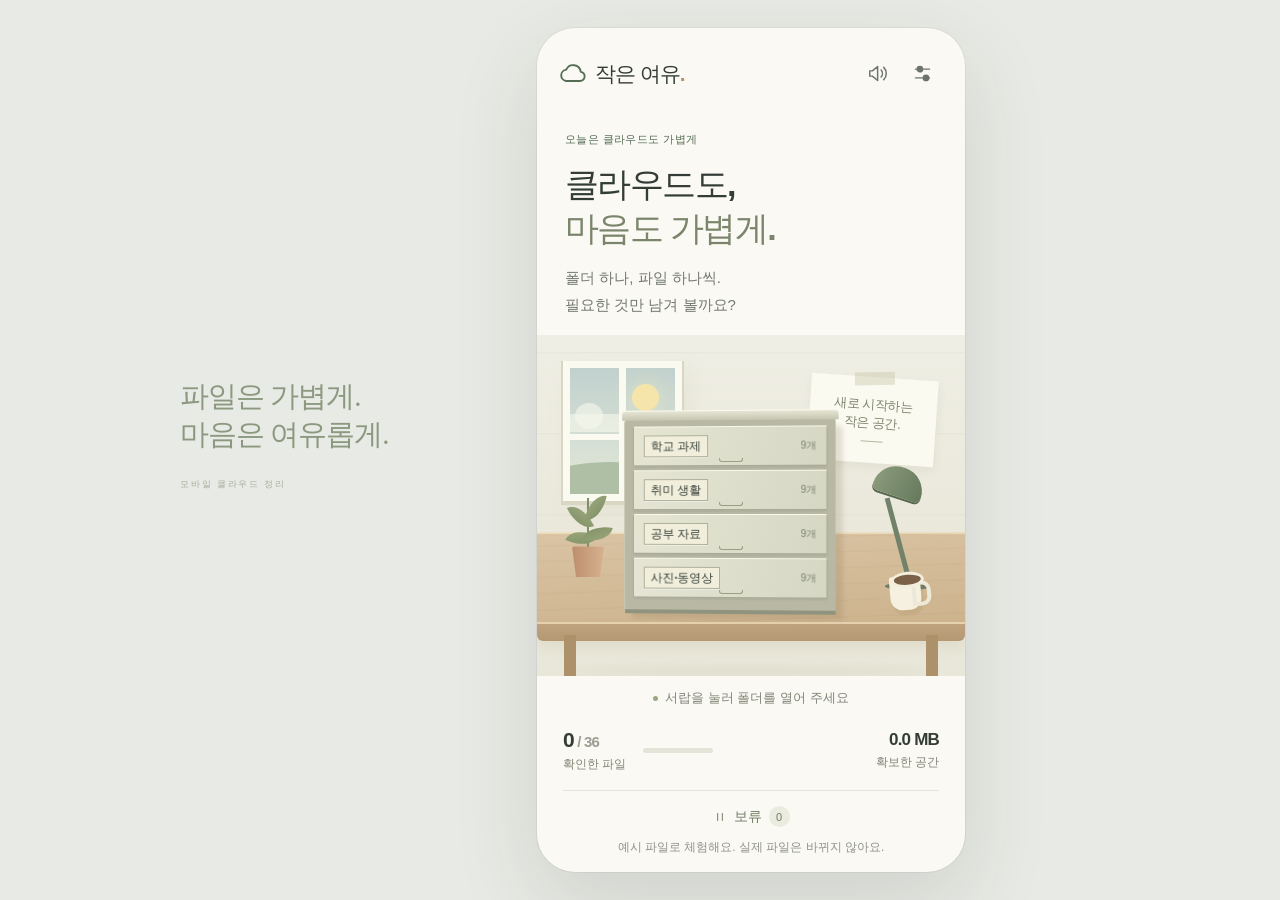
==== prototypes/basic.html @ c27bd589 "Add files via upload" ====
<!doctype html>
<html lang="ko">
<head>
  <meta charset="utf-8">
  <meta name="viewport" content="width=device-width, initial-scale=1, viewport-fit=cover">
  <meta name="theme-color" content="#faf9f4">
  <meta name="description" content="파일 하나씩 가볍게 정리하는 모바일 클라우드 정리 체험입니다.">
  <title>작은 여유 · 일반 정리형</title>
  <link rel="stylesheet" href="../assets/css/base.css?v=14">
  <link rel="stylesheet" href="../assets/css/themes.css?v=14">
  <script defer src="../assets/js/sample-files.js?v=14"></script>
  <script defer src="../assets/js/cleanup-session.js?v=14"></script>
  <script defer src="../assets/js/ice-world.js?v=14"></script>
  <script defer src="../assets/js/audio.js?v=14"></script>
  <script defer src="../assets/js/prototype.js?v=14"></script>
</head>
<body data-mode="bland">
  <div id="app"></div>
  <noscript>프로토타입을 체험하려면 브라우저에서 자바스크립트를 켜 주세요.</noscript>
</body>
</html>
---- assets/css/base.css ----
:root{font-family:'Aptos','Segoe UI',Arial,sans-serif;color:#333c36;background:#e8eae5;font-synthesis:none;font-size:16px;font-weight:400;--text:#333c36;--muted:#73796e;--cream:#faf9f4;--accent:#556d54;--line:#e5e7dc}
*{box-sizing:border-box}body{margin:0;min-height:100dvh}button,a,input{-webkit-tap-highlight-color:transparent}button{font:inherit;color:inherit;cursor:pointer}button:disabled{cursor:default}a{color:inherit}button:focus-visible,a:focus-visible,article:focus-visible{outline:3px solid #6a8e69;outline-offset:4px}button{touch-action:manipulation}.icon{vertical-align:middle;flex-shrink:0}.icon-button{width:42px;height:42px;padding:9px;border:0;background:transparent;border-radius:50%;display:inline-grid;place-items:center;color:#6d756b}.icon-button:hover{background:#e7eade}.icon-button .icon{width:21px;height:21px}#app{min-height:100dvh;display:grid;place-items:center;padding:28px 18px}.phone{--accent:#556d54;--soft:#e9eddf;--ink:#333c36;--wood:#bca584;position:relative;width:min(100%,428px);min-height:840px;background:var(--cream);border-radius:38px;box-shadow:0 0 0 1px #414a3b10,0 30px 85px #2d362322;overflow:hidden;isolation:isolate;display:flex;flex-direction:column}.app-header{height:81px;display:flex;align-items:center;justify-content:space-between;padding:22px 22px 12px;gap:5px;flex:none}.wordmark{display:flex;align-items:center;gap:8px;text-decoration:none;font-size:21px;font-weight:650;letter-spacing:-.9px;white-space:nowrap}.wordmark>.icon{width:28px;height:28px;color:var(--accent);stroke-width:1.6}.brand-period{color:#b89363}.header-tools{display:flex;gap:2px}.header-title{font-size:15px;font-weight:650;margin-right:auto;margin-left:4px}.home-intro{padding:23px 28px 16px}.eyebrow{font-size:11px;letter-spacing:1.65px;font-weight:700;color:var(--accent);display:flex;align-items:center;gap:5px}.eyebrow .icon{height:15px;width:15px}h1{font-family:Georgia,'Times New Roman',serif;font-size:39px;line-height:1.1;letter-spacing:-1.7px;font-weight:400;margin:15px 0 14px;color:var(--ink)}h1 em{font:inherit;color:#7a856b}p{font-size:15px;line-height:1.6;color:var(--muted);margin:0}.home-intro p{font-size:14px;line-height:1.65}.office-section{margin-top:1px;position:relative;flex:1;display:flex;flex-direction:column;justify-content:flex-end}.office{height:341px;position:relative;overflow:hidden;background:linear-gradient(180deg,#efeee4,#e9e7d9 72%);isolation:isolate}.wall-lines{position:absolute;inset:0;background:repeating-linear-gradient(0deg,transparent 0 79px,#bfbca21c 80px 81px)}.office-window{position:absolute;top:26px;left:26px;width:119px;height:140px;background:linear-gradient(#c1d1ce,#e3e8d8);border:7px solid #fbfaf0;box-shadow:0 2px 0 2px #d9d7c4,7px 10px 20px #afae8c20;overflow:hidden}.window-cross{position:absolute;inset:0;background:linear-gradient(90deg,transparent 47%,#fbfaf0 47% 53%,transparent 53%),linear-gradient(0deg,transparent 43%,#fbfaf0 43% 48%,transparent 48%)}.sun{position:absolute;width:27px;height:27px;border-radius:50%;background:#f6e5ab;left:62px;top:16px;box-shadow:0 0 25px #fff4b888}.sky-cloud{background:#f5f6ebaa;border-radius:30px;position:absolute;width:67px;height:18px;top:46px;left:-10px}.sky-cloud:before{content:'';position:absolute;left:15px;top:-11px;width:28px;height:26px;border-radius:50%;background:inherit}.sky-cloud-two{top:85px;left:63px;transform:scale(.8)}.window-hill{position:absolute;width:180px;height:70px;border-radius:50%;left:-50px;bottom:-38px;background:#afbfa5}.wall-note{position:absolute;width:127px;height:86px;background:#fbfaf1;box-shadow:1px 4px 8px #716d5114;transform:rotate(4deg);right:29px;top:42px;padding:19px 12px;text-align:center;color:#7d846d;font-family:Georgia,serif;font-size:15px}.wall-note:before{content:'';position:absolute;background:#c5c1a568;width:40px;height:13px;left:43px;top:-5px;transform:rotate(-5deg)}.wall-note span,.wall-note strong{display:block;font-weight:400}.wall-note i{width:22px;height:1px;display:block;margin:9px auto 0;background:#b5b99d}.desk-surface{position:absolute;background:linear-gradient(176deg,#d7c2a0,#cbb18b);height:105px;bottom:43px;left:-5%;width:110%;transform:perspective(500px) rotateX(18deg);border-radius:10px;box-shadow:inset 0 2px 1px #fff9da80;background-image:repeating-linear-gradient(178deg,transparent 0 15px,#9c7b4e10 16px 17px),linear-gradient(176deg,#dac4a4,#ccb28c)}.desk-edge{position:absolute;bottom:35px;left:0;width:100%;height:19px;background:linear-gradient(#bfa37e,#b49773);border-top:2px solid #e5d1ad;border-radius:0 0 6px 6px;box-shadow:0 7px 12px #a1967520}.desk-leg{width:12px;height:41px;background:#ad916a;position:absolute;bottom:0}.leg-left{left:27px}.leg-right{right:27px}.desk-lamp{position:absolute;width:70px;height:135px;right:28px;bottom:86px;transform:rotate(1deg)}.desk-lamp i{position:absolute;bottom:0;left:19px;width:44px;height:7px;background:#6d7c65;border-radius:50%}.desk-lamp b{position:absolute;left:42px;bottom:5px;width:5px;height:90px;background:#71816a;transform:rotate(-16deg);transform-origin:bottom}.desk-lamp span{position:absolute;top:12px;left:7px;width:50px;height:30px;border-radius:28px 28px 7px 7px;background:linear-gradient(100deg,#8c9c7d,#66795c);transform:rotate(17deg);box-shadow:0 2px 0 #58684e}.plant{position:absolute;left:26px;bottom:99px;width:50px;height:90px;z-index:2}.plant div{position:absolute;bottom:0;left:9px;background:linear-gradient(90deg,#bc8e6c,#d7b18e);width:32px;height:31px;clip-path:polygon(0 0,100% 0,87% 100%,13% 100%);border-radius:3px}.plant:before{content:'';position:absolute;width:2px;height:61px;background:#7f9164;bottom:18px;left:24px}.plant i{width:17px;height:28px;border-radius:0 100% 0 100%;background:linear-gradient(60deg,#7a8c60,#a0ac82);position:absolute;top:16px;left:9px;transform:rotate(-25deg)}.plant i:nth-child(2){left:24px;top:7px;transform:scaleX(-1) rotate(-12deg)}.plant i:nth-child(3){top:37px;left:10px;transform:rotate(-65deg)}.plant i:nth-child(4){top:33px;left:26px;transform:rotate(100deg)}.coffee{position:absolute;right:44px;bottom:66px;width:31px;height:34px;background:#f5f0df;border-radius:3px 3px 12px 12px;box-shadow:2px 5px 2px #9b80542b;z-index:4;transform:rotate(-5deg)}.coffee:before{content:'';position:absolute;width:11px;height:17px;border:4px solid #ede8d7;right:-10px;top:6px;border-radius:0 9px 9px 0;z-index:-1}.coffee:after{content:'';position:absolute;left:2px;top:-4px;width:27px;height:10px;background:#7b6148;border:3px solid #f3eedc;border-radius:50%}.floor-shadow{position:absolute;left:8%;bottom:0;width:84%;height:9px;border-radius:50%;background:#c0bea838;filter:blur(4px);z-index:-1}
.cabinet{position:absolute;bottom:66px;left:87px;width:211px;padding:9px 8px 8px;background:#b8b8a5;border-radius:5px 5px 2px 2px;box-shadow:7px 9px 5px #796c4830,-1px 1px 0 #c7c7b4;transform:perspective(900px) rotateY(-4deg);z-index:3}.cabinet-top{position:absolute;top:-6px;left:-3px;width:calc(100% + 6px);height:9px;background:linear-gradient(#e6e5d3,#c5c6b2);border-radius:3px 3px 0 0;box-shadow:0 -1px 0 #f9f9ed}.drawer{position:relative;width:100%;height:40px;margin:0 0 4px;border:1px solid #a8aa97;border-top:1px solid #f8f8eb;background:linear-gradient(110deg,#e6e5d4,#d5d7c4);display:flex;align-items:center;text-align:left;padding:0 10px;box-shadow:0 2px 1px #7c806b25;border-radius:2px;transition:transform .25s,filter .25s;transform-origin:top}.drawer:hover{transform:translateY(-1px) translateX(-3px);filter:brightness(1.04)}.drawer-label{font-size:11px;font-weight:650;padding:3px 6px;border:1px solid #aeb09b;background:#f1efdc;line-height:1.2;box-shadow:0 1px 0 #ffffff70;max-width:118px}.drawer small{font-size:9px;color:#78816c;margin-left:auto}.drawer-handle{position:absolute;width:24px;height:4px;border:1px solid #969e85;border-top:0;border-radius:0 0 3px 3px;bottom:3px;left:86px}.drawer-done{filter:saturate(.4);opacity:.7}.drawer-done small{font-size:8px}.drawer>.icon{width:11px;height:11px;color:#5b7e4c;margin-left:2px}.cabinet-foot{height:4px;background:#90937e;position:absolute;bottom:-4px;left:0;right:0}.selected-folder{animation:drawer-open .55s ease-in forwards;z-index:20!important}@keyframes drawer-open{0%{transform:translate(0,0)}55%{transform:translate(-4px,14px) scaleY(1.35);filter:brightness(1.08)}100%{transform:translate(0,-55px) scale(1.25);opacity:0}}
.scene-caption{padding:13px 0 3px;text-align:center;color:#818677;font-size:12px;display:flex;justify-content:center;align-items:center;gap:7px}.tiny-dot{width:5px;height:5px;background:#99a783;border-radius:50%}.home-bottom{padding:18px 26px 16px}.home-progress{display:flex;align-items:center;gap:17px;border-bottom:1px solid var(--line);padding-bottom:17px}.home-progress strong{font-size:21px;font-weight:550;letter-spacing:-.8px}.home-progress strong span{font-size:14px;color:#9a9e91}.home-progress small{display:block;font-size:11px;margin-top:4px;color:#818574}.space-total{text-align:right;margin-left:auto}.space-total strong{font-size:17px}.mini-progress{height:5px;width:70px;background:#e2e5d8;border-radius:9px;overflow:hidden;margin-right:auto}.mini-progress i{display:block;width:var(--progress);height:100%;background:#879b70;border-radius:9px;transition:width .3s}.held-link{width:100%;display:flex;align-items:center;justify-content:center;gap:7px;background:transparent;border:0;padding:15px 0 11px;font-size:13px;color:#737d66}.held-link .icon{width:14px;height:14px}.held-link span{display:inline-grid;place-items:center;background:#e9ecdf;min-width:21px;height:21px;border-radius:50%;font-size:11px}.demo-note{text-align:center;color:#8e9386;font-size:10px;line-height:1.5}.clear-desk{position:absolute;left:50%;bottom:80px;transform:translateX(-50%) rotate(-5deg);width:140px;height:59px;background:#faf8ea;box-shadow:0 3px 6px #81714c26;text-align:center;display:grid;place-content:center;gap:3px;color:#7c8b65}.clear-desk .icon{width:18px;height:18px;margin:auto}.clear-desk span{font-family:Georgia,serif;font-size:13px}
/* The game uses the same desk, with a more tactile folder pile. */
.game{--accent:#496b87;--soft:#e6eef2;--ink:#283d49;background:#f7f8f2}.game .home-intro h1 em{color:#6f8b9d}.game .wordmark>.icon{color:#547c99}.game .office{background:linear-gradient(#e7ecdf,#e1e8da)}.game .wall-note{background:#f4e9ae;color:#7b7b4c;transform:rotate(-5deg)}.game .office-window{background:linear-gradient(#b7d3d8,#e1eee0)}.game .desk-surface{background-image:repeating-linear-gradient(177deg,transparent 0 18px,#7f693112 19px 20px),linear-gradient(#d9bd8d,#d0ac75)}.game .desk-edge{background:linear-gradient(#b69361,#ad8855);border-color:#ead2a6}.folder-tower{position:absolute;bottom:70px;left:84px;width:236px;height:179px;z-index:5}.physical-folder{position:absolute;left:0;right:0;height:60px;border:0;background:transparent;padding:0;transform:rotate(var(--tilt));transition:transform .2s;filter:drop-shadow(1px 4px 2px #685c4230)}.physical-folder:hover{transform:rotate(0) translateX(8px)}.folder-0{bottom:0}.folder-1{bottom:41px;left:8px;right:-2px}.folder-2{bottom:83px;left:-5px;right:4px}.folder-3{bottom:125px;left:9px;right:-1px}.folder-face{position:absolute;inset:6px 0 0;border-radius:3px 6px 4px 4px;background:linear-gradient(170deg,#ffffff25,transparent),var(--folder-color);display:flex;align-items:center;justify-content:space-between;padding:11px 15px 6px;border-top:1px solid #ffffff88;box-shadow:inset 0 -3px 0 #33290c10}.folder-face b{font-size:12px;font-weight:650;color:#394139}.folder-face>span{font-size:9px;color:#455046;display:flex;align-items:center;gap:2px}.folder-face .icon{height:13px;width:13px}.folder-tab{position:absolute;left:3px;top:-1px;width:75px;height:20px;background:var(--folder-color);border-radius:6px 9px 0 0}.folder-papers{position:absolute;top:3px;left:10px;right:7px;height:20px;background:repeating-linear-gradient(0deg,#f8f7e9 0 2px,#c9c4b3 2px 3px);border-radius:2px;transform:rotate(-1deg)}.finished-folder{opacity:.56}.game .home-progress{border-color:#dee5df}.game .held-link span{background:#e6ecdf}.game .mini-progress i{background:#6f93a0}
/* Environmental cues stay factual; the storage gauge uses sample bytes. */
.climate{--accent:#9d644e;--ink:#3d403c;--soft:#f1e6de;background:#f7f6f0}.climate h1 em{color:#9c705c}.climate .home-intro{padding-bottom:16px}.climate .home-intro h1{font-size:37px}.climate .office{height:285px;background:linear-gradient(#e5e5dc,#d7d7cb)}.climate .office-window{background:linear-gradient(#b6bdb8,#d6d5bd);filter:saturate(.55)}.climate .office-window:after{content:'';position:absolute;inset:0;background:linear-gradient(transparent,#8c8a7130)}.climate .wall-note{font-size:13px;background:#eddfca;color:#886f58;padding-top:22px}.climate .sun{background:#d8b687}.climate .plant{filter:saturate(.5)}.climate .cabinet{bottom:66px;transform:scale(.87);transform-origin:bottom}.climate .office-window{height:103px;top:20px}.climate .wall-note{top:24px}.storage-panel{display:flex;align-items:center;gap:11px;text-align:left;margin:0 26px 12px;padding:14px;background:#eee6d8;border:1px solid #e4d7c7;border-radius:14px}.storage-symbol{width:36px;height:36px;background:#dfc4a5;color:#93654d;display:grid;place-items:center;border-radius:10px}.storage-symbol .icon{width:20px;height:20px}.storage-copy{flex:1}.storage-copy>span:first-child{font-size:10px;line-height:1.4;display:block;color:#916f5a}.storage-copy strong{display:flex;align-items:baseline;gap:5px;font-size:19px;font-weight:600;letter-spacing:-.5px;margin-top:3px}.storage-copy strong small{font-size:9px;letter-spacing:0;font-weight:400;color:#8c806c}.storage-copy>small{display:block;font-size:9px;color:#9c8770;margin-top:5px}.storage-panel>.icon{width:15px;height:15px;color:#b29a7d}.load-track{display:block;margin-top:8px;height:4px;background:#e0d4c2;border-radius:5px;overflow:hidden}.load-track i{display:block;height:100%;background:#ba8564;border-radius:5px;transition:width .4s}.climate .scene-caption{padding-top:9px}.climate .home-bottom{padding-top:11px}.climate .tiny-dot{background:#ad8b6c}
/* File review. */
.review-screen{min-height:862px}.review-screen .app-header{height:72px;padding:17px 16px 9px}.session-top{padding:14px 27px 0}.session-count{display:flex;justify-content:space-between;align-items:center;gap:8px}.session-count>span{font-size:10px;letter-spacing:1.3px;color:#8a917f;font-weight:650}.session-count strong{font-size:20px;font-weight:550;line-height:1}.session-count small{font-size:13px;color:#a0a493;font-weight:400}.session-track{height:4px;border-radius:10px;background:#e4e8dc;margin-top:13px;overflow:hidden}.session-track i{display:block;height:100%;background:#8b9f75;border-radius:inherit;transition:width .3s}.session-instruction{font-size:12px;text-align:center;padding:15px 0 9px;color:#7c8471}.combo-bar{display:flex;align-items:center;justify-content:space-between;height:44px;gap:7px;font-size:10px;color:#83919a}.combo-badge{display:flex;align-items:center;gap:4px;font-size:10px;color:#8098a2}.combo-badge .icon{width:14px;height:14px}.combo-badge b{font-weight:600;letter-spacing:.6px}.combo-badge.hot{color:#a76e35;animation:combo-pop .35s ease}.combo-badge.hot .icon{fill:#e1b56b;stroke:#a77531}.climate-message{display:flex;align-items:center;gap:7px;min-height:49px;font-size:11px;color:#987659;line-height:1.5}.climate-message>.icon{width:15px;height:15px;flex:none}.text-icon{border:0;padding:3px;background:transparent;margin-left:auto;color:#a49078}.text-icon .icon{width:16px;height:16px}.sorting-desk{position:relative;margin-top:4px;padding:45px 28px 23px;flex:1;min-height:490px;background:linear-gradient(160deg,#efeddf,#e8e4d2);isolation:isolate;display:flex;align-items:center;justify-content:center;perspective:800px;overflow:hidden}.sorting-desk:after{content:'';position:absolute;inset:0;pointer-events:none;box-shadow:inset 0 10px 20px #8e8b6520}.desk-grain{position:absolute;inset:0;background:repeating-linear-gradient(8deg,transparent 0 68px,#b5b38a14 69px 70px);z-index:-1}.destination{position:absolute;top:11px;display:flex;align-items:center;gap:6px;font-size:10px;color:#8d9680}.destination>.icon{width:18px;height:18px}.destination span{font-size:10px}.destination b{font-weight:400;padding-left:3px}.keep-destination{left:31px}.hold-destination{right:31px}.paper-stack{width:100%;max-width:330px;position:relative;isolation:isolate}.back-paper{position:absolute;inset:0;background:#f7f5e8;border:1px solid #dedfce;border-radius:3px;pointer-events:none}.back-paper-one{transform:rotate(3deg) translate(4px,4px);z-index:-1}.back-paper-two{transform:rotate(-3deg) translate(-3px,2px);z-index:-2}.paper{position:relative;width:100%;padding:21px 22px 16px;background:#fffef8;border:1px solid #e4e4d5;box-shadow:0 9px 25px #646b4120;border-radius:3px;touch-action:none;user-select:none;cursor:grab;transition:transform .28s cubic-bezier(.2,.75,.3,1),opacity .28s;transform-origin:50% 80%;will-change:transform;min-height:392px}.paper.dragging,.paper-ball.dragging{transition:none;cursor:grabbing}.paper-top{display:flex;align-items:center;justify-content:space-between;font-size:10px;color:#929582}.file-type{font-size:11px;font-weight:650;display:flex;align-items:center;gap:5px;color:#9e765c}.file-type .icon{width:15px;height:15px}.type-pptx{color:#ba815f}.type-jpg,.type-png{color:#7e946b}.paper h2{font-size:19px;font-weight:600;line-height:1.4;letter-spacing:-.65px;margin:14px 0 5px;overflow-wrap:anywhere;word-break:keep-all}.file-age{font-size:10px;color:#9a9d8e;display:flex;align-items:center;flex-wrap:wrap;gap:8px}.duplicate-tag{font-size:9px;border-radius:5px;padding:3px 5px;color:#aa9063;background:#f2edde}.document-preview,.file-preview{position:relative;height:115px;margin:16px 0 15px;border-radius:5px;overflow:hidden}.document-preview{background:#f0f1e8;border:1px solid #e6e8dc;padding:12px 18px 10px 74px}.document-preview>span{position:absolute;top:20px;left:15px;padding:7px 5px;background:#dde4d5;font-size:10px;font-weight:700;color:#89977c;border-radius:4px;transform:rotate(-6deg)}.doc-line{height:3px;background:#c7cebd;margin:5px 0;border-radius:4px}.doc-line.long{width:95%}.doc-line.medium{width:73%}.doc-line.short{width:58%}.doc-chart{height:36px;display:flex;align-items:flex-end;gap:5px;margin:9px 0}.doc-chart i{width:13px;height:16px;background:#b8c2ab;border-radius:2px 2px 0 0}.doc-chart i:nth-child(2){height:25px;background:#a8b69b}.doc-chart i:nth-child(3){height:20px}.doc-chart i:nth-child(4){height:33px;background:#8c9f7b}.doc-chart i:nth-child(5){height:27px}.preview-label{font-size:9px;letter-spacing:1.3px;color:#99a08b;font-weight:650}.file-excerpt{font-family:'Malgun Gothic','Segoe UI',sans-serif;font-size:12px;line-height:1.65;white-space:pre-line;color:#808578;margin-top:7px;display:-webkit-box;-webkit-line-clamp:5;-webkit-box-orient:vertical;overflow:hidden}.paper-footer{margin-top:17px;padding-top:12px;border-top:1px solid #efefe4;display:flex;align-items:center;justify-content:space-between;font-size:8px;color:#aaae9b}.paper-footer>span:first-child{display:flex;align-items:center;gap:4px}.paper-footer .icon{width:12px;height:12px}.swipe-stamp{display:none;position:absolute;top:60px;left:50%;transform:translateX(-50%) rotate(-13deg);font-size:28px;text-transform:uppercase;font-weight:800;padding:8px 14px;border:3px solid currentColor;border-radius:5px;background:#fffdf6e0}.swipe-stamp.show{display:block}.stamp-keep{color:#6b9167}.stamp-delete{color:#bb7867}.stamp-hold{color:#af9357}.file-delete{animation:file-delete .34s ease-in forwards}.file-keep{animation:file-keep .34s ease-in forwards}.file-hold{animation:file-hold .34s ease-in forwards}@keyframes file-delete{to{transform:translate(-150%,20px) rotate(-30deg);opacity:0}}@keyframes file-keep{to{transform:translate(-20%,-160%) scale(.4);opacity:0}}@keyframes file-hold{to{transform:translate(150%,-30px) rotate(20deg);opacity:0}}
.decision-panel{padding:18px 26px 20px;background:#fafbf4;flex:none}.gesture-guide{display:flex;justify-content:space-around;margin-bottom:8px;font-size:9px;letter-spacing:.2px;color:#a1a590}.decision-actions{display:grid;grid-template-columns:1fr 1fr 1fr;gap:15px}.decision{display:flex;flex-direction:column;gap:6px;align-items:center;justify-content:center;height:69px;border-radius:16px;border:1px solid #dedfd1;background:#f5f3e9;box-shadow:0 3px 0 #d9d9c8;transition:transform .12s,box-shadow .12s}.decision:hover{transform:translateY(-2px)}.decision:active{transform:translateY(3px);box-shadow:none}.decision span{font-size:12px;font-weight:600}.decision .icon{width:22px;height:22px}.delete-button{color:#aa7b65;background:#f3e9df;border-color:#eadbca;box-shadow:0 3px 0 #dfcdbb}.keep-button{color:#66815a;background:#e8efdf;border-color:#d9e2cc;box-shadow:0 3px 0 #c9d5b9}.hold-button{color:#ab945f;background:#f4efd8;border-color:#e7dfc0;box-shadow:0 3px 0 #dbd1ae}.session-footer{display:flex;align-items:center;justify-content:space-between;gap:9px;padding-top:16px}.session-footer>span{font-size:9px;color:#9ba18b}.undo-button{border:0;background:transparent;display:flex;align-items:center;gap:4px;color:#89957b;font-size:11px;padding:4px}.undo-button:disabled{opacity:.35}.undo-button .icon{width:14px;height:14px}.game .sorting-desk{background:linear-gradient(145deg,#e5c894,#d8b87f);padding-bottom:80px;min-height:525px}.game .desk-grain{background:repeating-linear-gradient(9deg,transparent 0 77px,#a3834b18 78px 80px)}.game .paper{border-radius:8px;border:1px solid #e6e0cf;box-shadow:0 7px 0 #c8bba08a,0 15px 25px #785f2c22}.game .back-paper{border-color:#d4c9b0;border-radius:7px}.game .destination{color:#8b805e}.game .decision-panel{background:#f7f8f1}.game .paper-stack{transform:rotate(-1deg)}.game .session-track i{background:#7c9cab}.trash-bin{position:absolute;bottom:7px;right:27px;width:61px;height:70px;transition:transform .2s;z-index:3}.bin-rim{position:absolute;top:1px;left:0;width:61px;height:12px;border-radius:50%;background:#8d9789;border:3px solid #acb3a3;z-index:3;box-shadow:inset 0 2px 3px #4d5b4480}.bin-body{position:absolute;top:6px;left:3px;width:55px;height:57px;background:linear-gradient(90deg,#9ba692,#c0c6b0 45%,#9faa98);clip-path:polygon(0 0,100% 0,87% 100%,13% 100%);border-radius:0 0 8px 8px;display:flex;align-items:center;justify-content:center;gap:7px}.bin-body>i{height:40px;transform:rotate(-5deg);width:1px;background:#7f8d7455}.bin-body>i:nth-child(3){transform:rotate(5deg)}.bin-body>span{position:absolute;inset:0;display:grid;place-items:center;color:#7d8a73}.bin-body .icon{height:17px;width:17px}.bin-shadow{position:absolute;bottom:0;width:70px;height:9px;background:#917b4d44;border-radius:50%;filter:blur(2px)}.bin-ready{transform:scale(1.2)}.bin-hit{animation:bin-bounce .22s ease}@keyframes bin-bounce{40%{transform:scale(1.12,.85) rotate(4deg)}80%{transform:scale(.95,1.04) rotate(-3deg)}}.discard-mode .paper{cursor:pointer}.discard-mode .paper-stack{margin-top:-85px}.discard-mode .paper-excerpt{opacity:.5}.discard-prompt{position:absolute;z-index:5;left:20px;right:102px;bottom:24px;display:flex;flex-direction:column;align-items:flex-start;gap:6px;color:#635c43}.discard-prompt strong{font-family:Georgia,serif;font-size:24px;font-weight:400;letter-spacing:-.7px}.discard-prompt>span{font-size:11px;line-height:1.5;color:#8a7b57}.discard-prompt .primary-button{font-size:12px;padding:11px 15px;margin-top:8px;min-height:40px}.discard-prompt .text-button{font-size:10px;min-height:28px;padding:4px 0}.stage-crumple .sorting-desk{min-height:668px}.stage-crumple .paper{transform:rotate(2deg) scale(.88)}.crumpling{animation:paper-crumple .42s ease-in forwards!important}@keyframes paper-crumple{20%{clip-path:polygon(3% 8%,89% 2%,98% 91%,12% 98%);transform:scale(.8) rotate(-8deg)}60%{clip-path:polygon(15% 3%,90% 15%,85% 90%,9% 81%);transform:scale(.4) rotate(13deg);filter:contrast(1.4)}100%{transform:scale(.04) rotate(-25deg);opacity:0}}.stage-ball .paper-stack{visibility:hidden}.stage-ball .sorting-desk{min-height:668px}.ball-zone{position:absolute;left:50%;top:37%;transform:translate(-50%,-50%);width:80px;height:80px}.paper-ball{position:relative;width:80px;height:80px;background:conic-gradient(from 20deg,#e5e2d3 0 30deg,#fbfaf1 30deg 70deg,#d4d4c5 70deg 93deg,#f5f4e7 93deg 138deg,#e2e1d3 138deg 190deg,#faf9ec 190deg 233deg,#cecfbe 233deg 261deg,#eeedde 261deg);border:0;box-shadow:inset -7px -7px 10px #aaa99155,inset 3px 4px 7px #fffdf6bb,6px 12px 7px #7c6d4333;border-radius:43% 57% 49% 51% / 49% 41% 59% 51%;touch-action:none;cursor:grab;transition:transform .25s;z-index:10}.paper-ball i{position:absolute;left:12%;top:25%;width:65%;height:40%;border:1px solid #abac984a;transform:rotate(20deg);clip-path:polygon(0 0,100% 0,50% 100%)}.paper-ball i:nth-child(2){transform:rotate(92deg);top:34%}.paper-ball i:nth-child(3){transform:rotate(160deg);top:16%;left:32%;width:43%}.paper-ball i:nth-child(4){transform:rotate(-48deg);top:51%;width:53%}.throwing{animation:ball-throw .58s cubic-bezier(.4,0,.7,.4) forwards}@keyframes ball-throw{0%{transform:translate(0,0) scale(1)}45%{transform:translate(calc(var(--throw-x)*.55),calc(var(--throw-y)*.1 - 100px)) scale(.82) rotate(180deg)}100%{transform:translate(var(--throw-x),var(--throw-y)) scale(.32) rotate(450deg);opacity:0}}.game .stage-ball .bin-ready{background:#fff8}.climate .session-track i{background:#b48a68}.climate .sorting-desk{background:linear-gradient(145deg,#e5e3d6,#d7d6c8)}.climate .session-count>span{color:#9b8167}
/* Small, illustrative file previews. */
.landscape-preview{background:linear-gradient(#b2cbcd 0 60%,#72948f 60%);isolation:isolate}.photo-sun{position:absolute;width:26px;height:26px;border-radius:50%;background:#f4ddb1;top:15px;right:40px}.photo-mountain{position:absolute;background:#6f8c7e;width:200px;height:130px;left:-35px;top:40px;transform:rotate(25deg);border-radius:30px}.photo-water{position:absolute;bottom:0;height:45px;left:0;right:0;background:repeating-linear-gradient(-3deg,#b2c4b6 0 2px,#8eaca3 3px 5px,#a2bdb3 6px 12px);opacity:.9}.file-preview small{position:absolute;bottom:7px;right:9px;font-size:7px;letter-spacing:1px;color:#fffff5cc;z-index:3}.play-symbol{position:absolute;top:50%;left:50%;transform:translate(-50%,-50%);display:grid;place-items:center;width:30px;height:30px;background:#ffffff50;border:1px solid #fff9;border-radius:50%;color:white;font-size:12px;padding-left:3px}.preview-media .photo-mountain{background:#7b8f71}.schedule-preview{padding:12px;background:#e9eced;background-image:repeating-linear-gradient(90deg,transparent 0 19%,#fff9 20% 21%),repeating-linear-gradient(0deg,transparent 0 24%,#fff9 25% 26%)}.schedule-preview>div{font-size:8px;text-align:center;color:#8a9a9d;letter-spacing:2px}.schedule-preview>i{position:absolute;width:16%;height:28%;background:#aec6c5;left:23%;top:30%;border-radius:3px}.schedule-preview>i:nth-child(3){background:#c7bbcf;left:43%;top:59%}.schedule-preview>i:nth-child(4){background:#d3c8ae;left:64%;top:30%}.coupon-preview{background:#e1d4b9;color:#7c7359;padding:18px;display:flex;align-items:center;justify-content:space-around}.coupon-preview>span{font-family:Georgia,serif;font-size:15px}.coupon-preview>b{width:64px;height:64px;border-radius:50%;border:1px dashed #aaa181;display:grid;place-items:center;font-size:8px;text-align:center;padding:8px}.poster-preview{padding:18px;background:#a6b7a6;color:#f9f7e7}.poster-preview>span{font-size:20px;line-height:1;font-weight:750}.poster-preview>b{position:absolute;bottom:17px;right:19px;font-size:12px;color:#eef0d9}
/* Completion, held files and dialogs. */
.complete-intro{text-align:center;padding:20px 28px 0}.completion-seal{width:52px;height:52px;display:grid;place-items:center;border:1px solid #dee5d3;background:#e9efdf;color:#7b9267;border-radius:50%;margin:0 auto 18px}.completion-seal .icon{height:25px;width:25px}.complete-intro .eyebrow{justify-content:center;font-size:10px}.complete-intro h1{font-size:36px;margin:12px 0}.complete-intro p{font-size:12px}.complete-scene{margin-top:18px;max-height:214px;overflow:hidden}.complete-scene .office{height:275px;margin-top:-44px}.complete-scene .wall-note{top:44px}.complete-scene .office-window{top:36px}.complete-scene .clear-desk{bottom:71px}.result-panel{padding:18px 32px 22px;text-align:center}.result-space strong{font-size:28px;letter-spacing:-1.2px;font-weight:500;color:var(--accent)}.result-space>span{display:block;font-size:11px;color:#909980;margin-top:4px}.result-stats{display:grid;grid-template-columns:1fr 1fr 1fr;margin:22px 0;gap:10px}.result-stats>div{border-right:1px solid #e1e5d7;display:flex;align-items:center;gap:4px;flex-direction:column}.result-stats>div:last-child{border:0}.result-stats .icon{width:16px;height:16px;color:#91a07f}.result-stats strong{font-size:19px;font-weight:500}.result-stats span{font-size:10px;color:#9ba38c}.primary-button{border:1px solid var(--accent);border-radius:12px;padding:14px 22px;min-height:48px;background:var(--accent);color:#fffdf1;font-size:14px;font-weight:600;box-shadow:0 3px 0 #34453313;display:inline-flex;gap:6px;align-items:center;justify-content:center;text-decoration:none;transition:filter .2s,transform .15s}.primary-button:hover{filter:brightness(1.09)}.primary-button:active{transform:translateY(2px)}.result-panel .primary-button{width:100%}.text-button{display:inline-flex;align-items:center;justify-content:center;gap:5px;border:0;background:transparent;font-size:12px;color:#8b957e;min-height:40px;padding:10px}.text-button .icon{width:14px;height:14px}.best-streak{display:flex;align-items:center;justify-content:center;gap:5px;font-size:11px;color:#9f865b;margin:-3px 0 17px}.best-streak .icon{height:15px;width:15px}.result-note{font-size:10px;color:#9d927c;margin:-5px 0 17px}.held-screen{padding:27px;display:flex;flex-direction:column;flex:1}.held-screen h1{font-size:36px}.held-screen>p{font-size:14px}.held-files{margin:25px 0;flex:1}.held-file{padding:17px 0;border-bottom:1px solid #e7e9df;display:flex;align-items:center;gap:13px}.held-file>.icon{color:#9aa98c;width:23px;height:23px}.held-file strong{font-size:13px;line-height:1.4;display:block;overflow-wrap:anywhere;font-weight:600}.held-file span{font-size:10px;color:#a0a68f;display:block;margin-top:5px}.empty-held{padding:40px 10px;text-align:center;display:flex;align-items:center;flex-direction:column;gap:8px;color:#9fa88e}.empty-held .icon{height:47px;width:47px;margin-bottom:12px;stroke-width:1}.empty-held strong{font-size:15px;font-weight:500}.empty-held span{font-size:12px}.held-screen .primary-button{width:100%}.modal-backdrop{position:fixed;inset:0;z-index:100;background:#2a332b66;display:flex;align-items:center;justify-content:center;padding:22px;backdrop-filter:blur(5px)}.modal{width:min(100%,375px);max-height:90dvh;overflow:auto;padding:31px 26px 24px;background:#fafbf4;border:1px solid #fdfdf8;border-radius:23px;box-shadow:0 25px 80px #10231322;position:relative}.modal-close{position:absolute;right:9px;top:9px}.modal h2{font-family:Georgia,serif;font-size:27px;line-height:1.15;letter-spacing:-.8px;font-weight:400;margin:7px 20px 23px 0;color:#485840}.modal p{font-size:13px;margin-bottom:13px}.modal>.primary-button{width:100%;margin-top:14px}.modal>.text-button{width:100%}.modal-icon{margin-bottom:18px;color:#7f9970}.modal-icon .icon{height:36px;width:36px}.info-box{font-size:12px;line-height:1.6;background:#edf0e3;padding:14px;border-radius:10px;color:#7e8b70;margin-top:19px}.source-link{display:block;font-size:12px;color:#788e69;text-underline-offset:3px;margin-top:20px;line-height:1.5}.setting-row{padding:17px 0;display:flex;align-items:center;justify-content:space-between;border-bottom:1px solid #e4e9d9;gap:6px}.setting-row>div{display:flex;align-items:center;gap:10px}.setting-row>div>.icon{width:21px;height:21px;color:#87987c}.setting-row strong{font-size:14px;font-weight:550;display:block}.setting-row small{font-size:10px;color:#99a18b;display:block;margin-top:5px}.switch{width:40px;height:24px;padding:3px;background:#d9dfd0;border:0;border-radius:20px;flex:none}.switch i{display:block;width:18px;height:18px;border-radius:50%;background:#fffff8;box-shadow:0 1px 4px #25321e22;transition:transform .2s}.switch.on{background:#7d9972}.switch.on i{transform:translateX(16px)}.gesture-explainer{display:flex;justify-content:space-between;gap:8px;font-size:10px;color:#9ca68f;margin:24px 0;line-height:1.7}.settings-note{font-size:11px!important}.reset-demo{background:#f2eee3;border:1px solid #e6ddca;border-radius:10px;padding:11px 15px;color:#a38e6a;font-size:12px;width:100%;margin-top:10px}.modal .demo-note{margin-top:20px;font-size:9px}.toast{position:absolute;bottom:157px;left:50%;transform:translate(-50%,10px);color:#fffdf5;background:#4b5a43e8;box-shadow:0 4px 15px #24361d13;padding:10px 17px;border-radius:30px;font-size:12px;line-height:1.4;text-align:center;white-space:nowrap;max-width:95%;opacity:0;transition:opacity .2s,transform .2s;z-index:55;pointer-events:none}.home-screen .toast{bottom:130px;font-size:10px}.toast.visible{opacity:1;transform:translate(-50%,0)}.effects{position:absolute;inset:0;pointer-events:none;overflow:hidden;z-index:60}.confetti{position:absolute;left:var(--x);top:30%;background:var(--color);height:9px;width:5px;border-radius:1px;animation:confetti-fall 1.6s var(--delay) ease-out both}@keyframes confetti-fall{0%{transform:translateY(-50px) rotate(0);opacity:0}10%{opacity:1}100%{transform:translateY(470px) rotate(var(--rotate));opacity:0}}@keyframes combo-pop{50%{transform:scale(1.08)}}
/* Prototype picker. */
.lab-body{background:#e8eae5}.prototype-lab{width:min(100% - 40px,940px);margin:0 auto;padding:55px 0 35px}.lab-header{display:flex;justify-content:space-between;align-items:center;margin-bottom:68px}.lab-tag{font-size:10px;letter-spacing:1.4px;color:#8b9684}.lab-title{max-width:560px}.lab-title h1{font-size:64px;letter-spacing:-3px;margin:16px 0 19px}.lab-title h1 em{color:#899779}.lab-title p{font-size:16px;max-width:470px}.prototype-options{display:grid;grid-template-columns:repeat(3,1fr);gap:18px;margin-top:40px}.prototype-option{display:block;text-decoration:none;border:1px solid #d9dfd1;background:#f8f9f2;border-radius:22px;padding:22px;transition:transform .2s,box-shadow .2s}.prototype-option:hover{transform:translateY(-5px);box-shadow:0 15px 30px #3f4f3020}.option-scene{height:173px;border-radius:12px;background:#e9ecdf;position:relative;overflow:hidden;margin-bottom:21px;display:grid;place-items:center}.mini-cabinet{width:110px;background:#afb4a0;padding:6px;border-radius:3px;box-shadow:8px 9px 0 #8f9a7b1f;transform:rotate(-3deg)}.mini-cabinet i{display:block;height:22px;margin:2px;background:#dce1cc;border:1px solid #c7ceb6;position:relative}.mini-cabinet i:after{content:'';position:absolute;width:20px;height:3px;background:#a2b090;left:calc(50% - 10px);top:10px}.mini-climate{background:#e4dfd0}.mini-planet{width:85px;height:85px;background:#a1b29b;border-radius:50%;position:relative;box-shadow:inset -13px -10px 0 #889b8470,0 0 0 16px #c4c6ae77,0 0 0 31px #c4c6ae33}.mini-planet:before{content:'';position:absolute;width:37px;height:24px;top:18px;left:8px;background:#ddd0a8;border-radius:70% 30% 50% 40%;transform:rotate(-30deg)}.mini-planet:after{content:'';position:absolute;width:21px;height:32px;bottom:9px;right:15px;background:#ddd0a8;border-radius:30% 40% 70% 40%;transform:rotate(26deg)}.mini-game{background:#e0e9e9}.mini-folders{width:140px;height:90px;position:relative}.mini-folders i{position:absolute;left:0;right:0;height:37px;background:#dfb46b;border-radius:4px;bottom:0;transform:rotate(-6deg);box-shadow:0 5px 0 #715d3615}.mini-folders i:nth-child(2){background:#9fafa1;bottom:24px;transform:rotate(4deg)}.mini-folders i:nth-child(3){background:#9cb0bc;bottom:48px;transform:rotate(-3deg)}.mini-folders i:before{content:'';position:absolute;background:inherit;width:45px;height:12px;top:-5px;left:0;border-radius:4px}.option-label{font-size:9px;font-weight:650;letter-spacing:1.3px;color:#8f9b83}.prototype-option h2{font-size:20px;font-family:Georgia,serif;font-weight:400;letter-spacing:-.4px;margin:9px 0}.prototype-option p{font-size:12px;line-height:1.6;color:#8c9581}.option-open{margin-top:21px;display:block;font-size:11px;color:#6f8460;font-weight:600}.lab-footer{font-size:10px;color:#929b86;display:flex;justify-content:space-between;gap:20px;line-height:1.6;margin-top:30px}.keyboard-note{color:#a4ac9b}
@media(min-width:800px){body:not(.lab-body):before{content:'파일은 가볍게.\a 마음은 여유롭게.';white-space:pre;position:fixed;left:max(24px,calc(50% - 460px));top:42%;font-family:Georgia,serif;font-size:29px;line-height:1.3;letter-spacing:-1px;color:#8c9980;z-index:-1}body:not(.lab-body):after{content:'모바일 클라우드 정리';position:fixed;left:max(24px,calc(50% - 460px));top:calc(42% + 100px);font-size:9px;letter-spacing:1.8px;color:#a5ad9b;z-index:-1}body:not(.lab-body) #app{padding-left:240px}}
@media(max-width:600px){.prototype-lab{padding:27px 0;width:calc(100% - 40px)}.lab-header{margin-bottom:44px}.lab-title h1{font-size:46px;letter-spacing:-2px}.lab-title p{font-size:14px}.prototype-options{grid-template-columns:1fr;gap:13px;margin-top:30px}.prototype-option{position:relative;min-height:170px;padding:20px 18px 20px 135px;border-radius:18px}.option-scene{position:absolute;left:12px;top:12px;bottom:12px;width:104px;height:auto;margin:0}.mini-cabinet{transform:scale(.68) rotate(-3deg);flex:none}.mini-planet{transform:scale(.65);flex:none}.mini-folders{transform:scale(.57);flex:none;width:140px}.option-open{margin-top:13px}.prototype-option h2{font-size:21px;margin:8px 0}.lab-footer{display:block}.keyboard-note{display:block;margin-top:9px}.lab-tag{font-size:9px}.lab-header .wordmark{font-size:20px}}
@media(max-width:480px){#app{padding:0;display:block}.phone{width:100%;min-height:100svh;border-radius:0;box-shadow:none}.app-header{height:74px;padding-top:max(15px,env(safe-area-inset-top))}.home-intro{padding-top:20px}.home-screen{min-height:max(100svh,790px)}.home-screen .office-section{justify-content:flex-end}.home-screen .office{height:330px}.home-bottom{padding-bottom:max(15px,env(safe-area-inset-bottom))}.climate.home-screen{min-height:max(100svh,885px)}.climate.home-screen .office{height:275px}.review-screen{height:auto;min-height:100svh}.review-screen .app-header{height:65px;padding-top:max(10px,env(safe-area-inset-top))}.sorting-desk{min-height:461px;padding-top:45px;padding-bottom:22px}.paper{min-height:365px;padding:18px 20px 14px}.game .sorting-desk{min-height:490px;padding-bottom:75px}.decision-panel{padding-bottom:max(18px,env(safe-area-inset-bottom))}.stage-crumple .sorting-desk,.stage-ball .sorting-desk{min-height:calc(100svh - 167px)}.complete-screen{min-height:100svh}.modal-backdrop{align-items:flex-end;padding:0;background:#2a332b88}.modal{width:100%;max-width:480px;border-radius:25px 25px 0 0;padding:30px 28px max(25px,env(safe-area-inset-bottom))}.modal:before{content:'';position:absolute;width:35px;height:4px;top:9px;left:calc(50% - 17px);background:#d8dfcf;border-radius:9px}.home-screen .toast{bottom:117px}.complete-intro{padding-top:26px}}
@media(max-width:374px){.home-intro{padding-left:23px;padding-right:23px}.home-intro h1{font-size:35px}.header-tools{gap:0}.wordmark{font-size:20px}.app-header{padding-left:20px;padding-right:15px}.home-intro p{font-size:13px}.office-window{left:20px;width:105px}.wall-note{right:23px;width:116px}.cabinet{left:74px;width:195px}.drawer-label{font-size:10px}.drawer small{font-size:8px}.folder-tower{left:70px;width:220px}.folder-face{padding-left:11px;padding-right:11px}.folder-face b{font-size:11px}.folder-face>span{font-size:8px}.plant{left:15px}.desk-lamp{right:18px}.paper h2{font-size:17px}.paper{padding:17px 17px 14px}.file-excerpt{font-size:11px}.session-count>span{font-size:9px}.session-footer>span{font-size:8px}.storage-panel{margin-left:23px;margin-right:23px}.storage-copy>span:first-child{font-size:9px}.storage-copy strong small{font-size:8px}.storage-symbol{width:28px;height:32px}.home-progress{gap:12px}.space-total strong{font-size:16px}}
/* Text that carries decisions and file information stays legible on a phone. */
.home-intro p,.held-screen>p{font-size:15px}.eyebrow{font-size:11px}.scene-caption{font-size:13px}.home-progress small,.demo-note{font-size:12px}.home-progress strong span{font-size:15px}.held-link{font-size:14px}.session-count>span{font-size:11px}.session-count small{font-size:14px}.session-instruction{font-size:13px}.paper-top,.file-age{font-size:11px}.file-type{font-size:12px}.file-excerpt{font-size:13px;line-height:1.65}.paper-footer{font-size:10px}.preview-label{font-size:10px}.gesture-guide{font-size:11px}.decision span{font-size:14px}.session-footer>span{font-size:10px}.undo-button{font-size:12px}.climate-message{font-size:12px}.combo-bar{font-size:11px}.combo-badge{font-size:11px}.storage-copy>span:first-child{font-size:11px}.storage-copy strong small,.storage-copy>small{font-size:10px}.result-stats span,.result-space>span{font-size:12px}.complete-intro p{font-size:14px}.result-note{font-size:11px}.setting-row strong{font-size:15px}.setting-row small{font-size:12px}.modal p,.info-box{font-size:14px}.gesture-explainer{font-size:11px}.source-link,.reset-demo{font-size:13px}.discard-prompt>span{font-size:12px}.discard-prompt .primary-button{font-size:14px}.discard-prompt .text-button{font-size:12px}.held-file strong{font-size:14px}.held-file span{font-size:12px}.paper:focus:not(:focus-visible){outline:none}.paper:focus-visible{outline:2px dashed #819570;outline-offset:6px}
@media(max-width:480px){.paper{min-height:384px}.game .sorting-desk{min-height:505px}.sorting-desk{min-height:478px}.home-screen{min-height:max(100svh,810px)}.climate.home-screen{min-height:max(100svh,920px)}.stage-crumple .sorting-desk,.stage-ball .sorting-desk{min-height:calc(100svh - 167px)}}
@media(prefers-reduced-motion:reduce){*,*:before,*:after{animation-duration:.01ms!important;animation-iteration-count:1!important;transition-duration:.01ms!important;scroll-behavior:auto!important}.paper{will-change:auto}}
---- assets/css/themes.css ----
/* Tactile game condition */
.game{--accent:#3669b3;--ink:#203f68;--soft:#dceaff;background:#eff5fd}
.game .wordmark,.game .header-title{color:#264e7d}.game .wordmark>.icon{color:#3d78bc}.game .home-intro h1{font-family:'Arial Rounded MT Bold','Segoe UI',sans-serif;font-size:38px;line-height:1.05;font-weight:800;letter-spacing:-1.8px}.game .home-intro h1 em{color:#4a89c4}.game .eyebrow{font-weight:800;color:#5f87ab}.game .home-intro p{color:#6f88a0}.game .home-bottom{background:#f4f8fd}.game .office{border-top:3px solid #dce8e7;background:linear-gradient(#d9e8df,#e5eddc)}.game .home-progress{border-color:#dbe5ed}.game .scene-caption{background:#f4f8fd;padding-bottom:10px;color:#7a94a9}.game .held-link{color:#6285a7}.game .held-link span{background:#dce8f7}.game .demo-note{color:#92a8bb}.game .physical-folder{filter:drop-shadow(1px 5px 0 #3d566121) drop-shadow(0 7px 5px #28454218)}.game .folder-face b{font-weight:750}.game .home-intro{padding-top:15px;padding-bottom:14px}.quest-hud{display:flex;align-items:center;justify-content:space-between;padding:0 27px 15px;gap:14px}.level-pill{border:1px solid #c8ddf1;background:#e0edf9;display:inline-flex;gap:5px;align-items:center;border-radius:9px;padding:6px 9px;font-size:11px;letter-spacing:.7px;font-weight:800;color:#4f7cab;box-shadow:0 2px 0 #c7d9eb}.level-pill .icon{width:15px;height:15px;fill:#8ab7df;stroke:#6088b6}.quest-xp{display:flex;align-items:center;gap:4px;font-size:12px;font-weight:800;color:#bd8c30}.quest-xp .icon{width:17px;height:17px;fill:#ffd66c;stroke:#c7963e}.game.review-screen .quest-hud{padding:0 26px 9px}.game.review-screen .session-top{padding-top:5px}.game .session-count>span{color:#6b8ca9;font-weight:750;letter-spacing:1.1px}.game .session-track{height:7px;background:#d7e4f3;border:1px solid #cbdced}.game .session-track i{background:linear-gradient(#87b8e8,#5e98d4);box-shadow:inset 0 2px 0 #a9d2f8}.game .combo-bar{height:37px}.game .combo-badge.hot{background:#fff0bc;padding:5px 8px;border:1px solid #f2d98d;border-radius:7px;color:#b27a2b}.game .paper-stack{transform:none;max-width:330px}.game .paper{border-radius:10px;box-shadow:0 6px 0 #d1b889,0 14px 22px #6e542a24}.game .paper h2{font-size:18px}.game .document-preview,.game .file-preview{height:95px;margin:12px 0}.game .file-excerpt{-webkit-line-clamp:3;font-size:12px}.game .paper{min-height:348px;padding-top:17px}.game .sorting-desk{padding-top:39px;padding-bottom:96px;min-height:475px}.game .decision-panel{background:#eff5fd;padding-top:13px}.game .decision{border-radius:17px;height:64px;font-weight:750}.game .decision span{font-size:13px;font-weight:750}.game .delete-button{background:linear-gradient(#ffd873,#f3bb48);border:1px solid #db9b2f;color:#76501a;box-shadow:0 5px 0 #cb9130,0 8px 12px #d5b74a1a}.game .keep-button{background:linear-gradient(#a2d7bc,#7cc49e);border:1px solid #61a886;color:#285e49;box-shadow:0 5px 0 #589e79}.game .hold-button{background:linear-gradient(#c7d8ef,#9fbfe5);border:1px solid #86a8d6;color:#416b9c;box-shadow:0 5px 0 #7b9fcf}.game .decision:active{box-shadow:0 1px 0 #657d95;transform:translateY(4px)}.game .gesture-guide{color:#8a9eb8}.game .session-footer{padding-top:13px}.game .session-footer>span{color:#8b9db4}.game .undo-button{color:#6f8bab}.game .destination{color:#8d7849}.game .trash-bin{width:73px;height:82px;bottom:9px;right:30px;z-index:9}.game .bin-rim{width:73px;height:15px;background:#4b6571;border:4px solid #9bb5bd;box-shadow:inset 0 3px 2px #1d3a4ba8,0 2px 0 #d1e1df}.game .bin-body{width:67px;height:66px;top:8px;background:linear-gradient(90deg,#668c9f,#a8c6ce 44%,#6c93a3);box-shadow:inset 0 -7px 0 #4f768766}.game .bin-body>span{color:#507585}.game .bin-body .icon{width:22px;height:22px}.game .bin-shadow{width:82px;height:12px;bottom:-3px;left:-3px}.bin-target-ring{position:absolute;width:101px;height:33px;border:2px solid #ffe29ba6;border-radius:50%;bottom:1px;right:16px;box-shadow:0 0 0 5px #fff5be24,0 0 25px #fff5a466;animation:target-pulse 2s ease-in-out infinite}.toss-desk-hint{position:absolute;left:30px;bottom:29px;font-family:Georgia,serif;color:#a1824f;font-size:14px;transform:rotate(-3deg)}.paper.scrunch-preview{background-image:conic-gradient(from 15deg at 55% 55%,#b9b3a800 0 15deg,#b9b3a82b 16deg 28deg,#ffffff00 30deg 95deg,#a29c8b2b 96deg 110deg,#fff0 112deg 220deg,#b7b0a02b 223deg 236deg,#fff0 240deg);box-shadow:0 8px 12px #74654b35}.paper.instant-crumple{transition:none;pointer-events:none;z-index:12}.instant-crumple:after{content:'';position:absolute;inset:0;opacity:.7;background:conic-gradient(from 30deg at 45% 55%,#fff0 0 25deg,#9c9f8055 26deg 34deg,#fff9 35deg 76deg,#fff0 77deg 155deg,#a2a28d44 160deg 175deg,#fff9 176deg 226deg,#b0b09d44 230deg 244deg,#fff0 245deg);border-radius:inherit}.flight-ball{position:absolute;z-index:20;pointer-events:none;box-shadow:inset -7px -7px 10px #aaa99170,inset 3px 4px 7px #fffdf6cc,0 0 20px #fff9;will-change:transform}.flight-shadow{width:70px;height:15px;background:#7d653c;border-radius:50%;position:absolute;pointer-events:none;z-index:1;filter:blur(5px)}.game .bin-hit{animation:satisfying-bin .42s cubic-bezier(.2,.8,.25,1)}@keyframes satisfying-bin{0%{transform:scale(1)}18%{transform:translateY(6px) scale(1.2,.72) rotate(6deg)}45%{transform:translateY(-9px) scale(.88,1.18) rotate(-5deg)}72%{transform:translateY(2px) scale(1.05,.95) rotate(2deg)}100%{transform:none}}.toss-burst{position:absolute;left:50%;top:7px;width:0;height:0;z-index:25;pointer-events:none}.toss-burst:after{content:'';position:absolute;width:86px;height:86px;border:4px solid #ffe78f;border-radius:50%;left:-43px;top:-43px;animation:impact-ring .42s ease-out forwards}.toss-burst>span{position:absolute;white-space:nowrap;left:-38px;top:-45px;font-size:15px;font-weight:900;font-style:italic;color:#fff7d2;text-shadow:1px 2px #bf8532;animation:swish-word .6s ease-out forwards}.toss-burst i{position:absolute;width:6px;height:13px;border-radius:4px;background:#ffe58c;transform:rotate(calc(var(--n)*45deg)) translateY(-18px);animation:impact-ray .4s ease-out forwards}.toss-burst i:nth-of-type(1){--n:0}.toss-burst i:nth-of-type(2){--n:1}.toss-burst i:nth-of-type(3){--n:2}.toss-burst i:nth-of-type(4){--n:3}.toss-burst i:nth-of-type(5){--n:4}.toss-burst i:nth-of-type(6){--n:5}.toss-burst i:nth-of-type(7){--n:6}.toss-burst i:nth-of-type(8){--n:7}.toss-impact{animation:tiny-impact .22s linear}.game .paper-stack:has(.paper:not(.dragging):not(.instant-crumple)){animation:next-file .22s ease-out}.game .completion-seal{border-color:#d5b25d;background:linear-gradient(#fff0b5,#f7d16c);box-shadow:0 5px 0 #d7ac4b,0 0 0 7px #f6dfa34f;color:#ad7e2a}.game.complete-screen .complete-intro h1{font-family:'Segoe UI',sans-serif;font-size:34px;font-weight:800;letter-spacing:-1.3px}.game.complete-screen .primary-button{background:linear-gradient(#4c8ad0,#366bb4);border-color:#2c5fa8;box-shadow:0 4px 0 #254e8a}.game .toast{background:#305e9bef;font-weight:750;border:1px solid #8bbee2;box-shadow:0 4px 0 #163f72}.game .stamp-delete{color:#ba8127;border-color:#d8a240;background:#fff3cfde}
@keyframes target-pulse{50%{opacity:.55;transform:scale(.92)}}@keyframes next-file{from{opacity:.6;transform:translateY(10px) scale(.98)}to{opacity:1;transform:none}}@keyframes tiny-impact{20%{transform:translateY(2px)}50%{transform:translateY(-2px)}80%{transform:translateY(1px)}}@keyframes impact-ring{to{transform:scale(1.5);opacity:0}}@keyframes impact-ray{to{transform:rotate(calc(var(--n)*45deg)) translateY(-55px) scale(.5);opacity:0}}@keyframes swish-word{15%{transform:scale(1.2)}to{transform:translateY(-28px);opacity:0}}
/* Original polar bear assets, brought back as a live mobile habitat. */
.climate.polar-home,.climate.polar-review{--accent:#297ca0;--ink:#eafbff;--muted:#99c6db;--cream:#0e334d;background:radial-gradient(ellipse at 80% 0,#1c526b,#103850 55%,#0b2c43);color:#e0f3fb;min-height:100svh}.climate .app-header{color:#e4f3fb}.climate .app-header .wordmark,.climate .app-header .icon-button,.climate .app-header .wordmark>.icon{color:#d2eef5}.climate .app-header .icon-button:hover{background:#ffffff15}.polar-home-intro{padding:13px 26px 19px}.polar-home-intro .eyebrow{font-size:10px;color:#8dd9ea;letter-spacing:1.6px}.polar-home-intro h1{color:#f3fcff;font-family:'Segoe UI',sans-serif;font-size:34px;line-height:1.06;letter-spacing:-1.2px;font-weight:800;margin:11px 0 12px}.polar-home-intro h1 em{color:#9cd7e9}.polar-home-intro p{color:#a2c7d7;font-size:14px;line-height:1.45}.polar-scene{position:relative;width:calc(100% - 30px);margin:0 15px;height:298px;overflow:hidden;border:1px solid #6fb8cf55;border-radius:22px;background:#578ca6 url('../images/ocean.png') 50% 55%/cover no-repeat;box-shadow:0 12px 30px #061b3030,inset 0 0 35px #12557c20;isolation:isolate}.polar-scene:before{content:'';position:absolute;inset:0;z-index:0;pointer-events:none;background:linear-gradient(#16476b77,transparent 25%,transparent 60%,#093958d9 100%)}.polar-aurora{position:absolute;inset:0;background:radial-gradient(ellipse at 50% 0,#d6faff66,transparent 70%);pointer-events:none}.polar-hud{display:flex;align-items:center;justify-content:space-between;position:absolute;left:13px;right:10px;top:12px;z-index:10}.ice-health{border:1px solid #d1faff55;background:#1a506f9e;backdrop-filter:blur(9px);display:flex;align-items:center;gap:5px;padding:7px 10px;border-radius:10px;font-size:10px;font-weight:750;color:#c4effa;box-shadow:0 3px 0 #123f5a33}.ice-health .icon{width:13px;height:13px}.ice-health strong{font-size:19px;line-height:1;color:#f0ffff;margin-left:4px}.ice-health small{font-size:10px;color:#9fcbdb;font-weight:400}.polar-info{color:#c4eaf6;width:31px;height:31px;border:1px solid #c6efff33;border-radius:50%;background:#21546e77;display:grid;place-items:center}.polar-info .icon{width:17px;height:17px}.ice-platform{position:absolute;left:10%;right:10%;bottom:42px;height:69px;z-index:2;transition:transform .8s;filter:drop-shadow(0 5px 3px #0d456977)}.habitat-ice{position:absolute;width:33%;height:auto;transform:rotate(var(--ice-angle));filter:brightness(1.05);z-index:1}.polar-bear-wrap{position:absolute;height:205px;width:196px;bottom:74px;left:calc(50% - 98px);z-index:4;transition:transform 1s ease,filter 1s;transform-origin:50% 100%;pointer-events:none}.polar-bear{height:100%;width:100%;object-fit:contain;filter:drop-shadow(0 8px 6px #17415a4d);animation:bear-breathe 4s ease-in-out infinite}.polar-front-water{position:absolute;left:-5%;right:-5%;height:50px;bottom:37px;z-index:5;background:linear-gradient(transparent,#3b9abe22 25%,#2b81a244);border-radius:50% 45% 0 0;opacity:.65;pointer-events:none;animation:polar-wave 5s ease-in-out infinite}.polar-bottom{position:absolute;left:0;right:0;bottom:0;z-index:8;padding:12px 13px 13px;background:linear-gradient(transparent,#143f58c9);display:flex;align-items:center;justify-content:space-between;gap:7px}.habitat-status{color:#d5eef9;font-size:11px;line-height:1.4;max-width:48%;font-weight:600}.melt-countdown{display:flex;gap:4px;align-items:center;font-size:10px;color:#a7d6e6;white-space:nowrap}.melt-countdown>.icon{height:12px;width:12px}.melt-countdown b{color:#e1f9ff;font-size:14px;font-variant-numeric:tabular-nums;margin-left:2px}.polar-danger{border-color:#ffbd9b88}.polar-danger .ice-health{background:#825b5c99;color:#ffd6c1;border-color:#ffc9ad66}.polar-danger .habitat-status,.polar-danger .melt-countdown b{color:#ffd1b2}.polar-danger .polar-bear-wrap{transform:translateY(15px) scale(.93);filter:saturate(.9)}.polar-submerged .polar-bear-wrap{transform:translateY(56px) scale(.87);filter:brightness(.87)}.polar-submerged .polar-front-water{height:95px;bottom:28px;background:linear-gradient(#438eac33,#286d95cc)}.falling-ice{position:absolute;width:105px;right:17%;bottom:58px;z-index:6;animation:ice-breakaway 1.15s ease-in forwards;pointer-events:none}.ice-splash{position:absolute;width:85px;height:14px;border:3px solid #c0f5ff;right:6%;bottom:50px;border-radius:50%;opacity:0;animation:ice-splash .8s .5s ease-out forwards;z-index:7}.ice-break .polar-bear-wrap{animation:bear-flinch .6s ease}.ice-restore .habitat-ice{animation:ice-restore .6s cubic-bezier(.16,.8,.3,1.3)}.ice-gain{position:absolute;right:20%;bottom:91px;color:#e2fdff;font-size:20px;font-weight:900;text-shadow:0 2px 5px #14728c;z-index:8;animation:ice-gain 1.2s ease-out forwards}.polar-rule{padding:16px 22px 17px;text-align:center}.polar-rule>span{display:flex;gap:7px;align-items:center;justify-content:center;font-size:13px;color:#b5e6f1;font-weight:650}.polar-rule .icon{height:16px;width:16px}.polar-rule small{display:block;font-size:11px;color:#739eb6;margin-top:7px}.polar-folders{padding:0 22px 18px}.polar-folder-heading{display:flex;align-items:center;justify-content:space-between;gap:10px;margin-bottom:11px}.polar-folder-heading strong{font-size:13px;font-weight:650;color:#c1dde9}.polar-folder-heading>span{font-size:10px;color:#73a0b7}.polar-folder-grid{display:grid;grid-template-columns:1fr 1fr;gap:9px}.polar-folder{position:relative;padding:14px 10px 12px 38px;min-height:70px;background:linear-gradient(140deg,#27556f,#1d465e);border:1px solid #55859d55;border-radius:13px;box-shadow:0 3px 0 #061e31;text-align:left;transition:transform .2s}.polar-folder:hover{transform:translateY(-2px);border-color:#91d8ee88}.polar-folder>.icon{position:absolute;left:11px;top:17px;width:18px;height:18px;color:var(--folder-color);fill:#d0edff0a}.polar-folder strong{font-size:12px;font-weight:600;color:#dbf0f8;display:block;line-height:1.3}.polar-folder>span{font-size:10px;color:#80b0c8;margin-top:6px;display:block}.climate.polar-home .held-link{color:#89b7cb;padding:18px 0 10px}.climate.polar-home .held-link span{background:#254e66;color:#9dc7da}.climate .demo-note{color:#7198af}.polar-snow{position:absolute;inset:0;z-index:1;pointer-events:none}.polar-snow i{position:absolute;width:3px;height:3px;border-radius:50%;background:#d1efff80;left:20%;top:15%;animation:snow-drift 7s linear infinite}.polar-snow i:nth-child(2){left:80%;top:60%;animation-delay:-2s}.polar-snow i:nth-child(3){left:10%;top:35%;animation-delay:-5s}.polar-snow i:nth-child(4){left:60%;top:5%;animation-delay:-4s}.polar-snow i:nth-child(5){left:35%;top:50%;animation-delay:-1s}.polar-snow i:nth-child(6){left:90%;top:10%;animation-delay:-3s}.polar-snow i:nth-child(7){left:52%;top:20%;animation-delay:-6s}.polar-snow i:nth-child(8){left:5%;top:2%;animation-delay:-4s}.polar-snow i:nth-child(9){left:74%;top:40%;animation-delay:-2s}.polar-review .app-header{height:64px}.polar-review .polar-compact{height:190px;flex:none;margin-bottom:0;border-radius:17px}.polar-compact .polar-bear-wrap{height:143px;width:137px;left:calc(57% - 68px);bottom:43px}.polar-compact .ice-platform{left:30%;right:2%;height:50px;bottom:28px}.polar-compact .polar-front-water{bottom:28px;height:26px}.polar-compact .polar-bottom{padding:7px 11px 10px}.polar-compact .polar-hud{top:10px;left:11px}.polar-compact .ice-health{padding:6px 8px}.polar-compact .habitat-status{font-size:10px}.polar-compact .melt-countdown{font-size:9px}.polar-compact .melt-countdown b{font-size:12px}.polar-compact .ice-gain{bottom:72px}.polar-compact.polar-submerged .polar-front-water{height:65px;bottom:22px}.polar-compact .falling-ice{width:80px;right:15%;bottom:37px}.polar-live-rule{display:flex;gap:6px;align-items:center;color:#a5dbe9;padding:11px 23px 8px;font-size:12px;font-weight:650}.polar-live-rule .icon{height:14px;width:14px}.polar-live-rule>span{margin-left:auto;color:#759eb7;font-size:9px;font-weight:400}.polar-review .session-top{padding:5px 25px 11px}.polar-review .session-count>span{font-size:9px;letter-spacing:1.2px;color:#88bdd2}.polar-review .session-count strong{color:#c5eaf6;font-size:17px}.polar-review .session-count small{font-size:12px;color:#7ba3b8}.polar-review .session-track{height:4px;background:#27556e;margin-top:9px}.polar-review .session-track i{background:#79bfd9}.polar-review .sorting-desk{background:linear-gradient(#e3edf0,#d9e7ec);padding:17px 26px 20px;min-height:360px;flex:1}.polar-review .paper{min-height:0;padding:15px 18px 13px;border-radius:7px;border-color:#cbd9dc;box-shadow:0 8px 16px #234e6b20;--ink:#334b58}.polar-review .paper h2{font-size:17px;color:#344f5d;margin:10px 0 6px}.polar-review .document-preview,.polar-review .file-preview{height:65px;margin:11px 0}.polar-review .document-preview{padding-top:5px;padding-bottom:4px}.polar-review .doc-chart{height:20px;margin:5px 0}.polar-review .doc-chart i{max-height:22px}.polar-review .doc-line{height:2px;margin:3px 0}.polar-review .file-excerpt{-webkit-line-clamp:3;font-size:12px;line-height:1.55}.polar-review .file-age{font-size:10px}.polar-review .paper-footer{margin-top:10px;padding-top:8px;font-size:9px}.polar-review .decision-panel{background:#113951;padding:13px 25px 17px}.polar-review .gesture-guide{color:#709cb6;font-size:10px}.polar-review .decision{height:59px;border-radius:14px}.polar-review .decision span{font-size:13px}.polar-review .delete-button{background:linear-gradient(#a8ddeb,#7abbcf);border-color:#70adc2;box-shadow:0 4px 0 #417b94;color:#1d526a}.polar-review .keep-button,.polar-review .hold-button{background:#214a61;border-color:#3d677d;box-shadow:0 4px 0 #0a273a;color:#a2c5d8}.polar-review .session-footer>span{font-size:9px;color:#668da5}.polar-review .undo-button{color:#81b0c4}.polar-review .toast,.polar-home .toast{background:#1d5875f0;border:1px solid #7fc5dd88;white-space:normal;width:max-content;max-width:90%;bottom:155px;font-size:12px}.climate.complete-screen{background:linear-gradient(#174960,#0c3048);--ink:#e1f6ff;--accent:#4b95b3;--muted:#91c2d5;color:#d6f3ff}.climate.complete-screen h1{color:#d7f4ff}.climate.complete-screen .eyebrow{color:#95c8dd}.climate.complete-screen .complete-scene{max-height:none;overflow:visible;margin:20px 0 0}.climate.complete-screen .polar-scene{height:230px}.climate.complete-screen .polar-bear-wrap{height:170px;width:160px;left:calc(50% - 80px);bottom:48px}.climate.complete-screen .result-stats strong{color:#c1e5f1}.climate.complete-screen .result-stats span,.climate.complete-screen .result-space>span{color:#79a7bd}.climate.complete-screen .result-space strong{color:#a8e9f7}.climate.complete-screen .result-note{color:#6e9aae}.climate.complete-screen .result-stats>div{border-color:#376078}.climate .completion-seal{background:#2d6580;border-color:#6d9db3;color:#c4f2ff}.mini-polar{background:#315d78 url('../images/ocean.png') center/cover}.mini-polar img{position:absolute;width:83px;height:110px;object-fit:contain;left:calc(50% - 41px);bottom:39px;z-index:2;filter:drop-shadow(0 4px 3px #14516c66)}.mini-polar img:last-child{width:127px;height:65px;left:calc(50% - 63px);bottom:12px;z-index:1}
@keyframes bear-breathe{50%{transform:translateY(2px) rotate(.5deg)}}@keyframes polar-wave{50%{transform:translateX(8px) rotate(.8deg)}}@keyframes ice-breakaway{15%{transform:translate(5px,-3px) rotate(9deg)}55%{opacity:1;transform:translate(34px,29px) rotate(32deg)}100%{transform:translate(48px,115px) rotate(67deg);opacity:0}}@keyframes ice-splash{15%{opacity:.8}100%{transform:scale(1.8);opacity:0}}@keyframes bear-flinch{25%{transform:translateY(8px) rotate(-3deg)}65%{transform:rotate(2deg)}}@keyframes ice-restore{from{transform:translateY(25px) scale(.65) rotate(var(--ice-angle));opacity:.5}to{transform:rotate(var(--ice-angle));opacity:1}}@keyframes ice-gain{15%{transform:translateY(-10px) scale(1.1);opacity:1}100%{transform:translateY(-55px);opacity:0}}@keyframes snow-drift{to{transform:translate(20px,100px);opacity:0}}
@media(max-width:480px){.game.review-screen{min-height:max(100svh,810px)}.game .sorting-desk{min-height:430px;flex:1}.game .decision-panel{padding-bottom:max(15px,env(safe-area-inset-bottom))}.game .paper{min-height:330px}.game .home-screen{min-height:100svh}.game .home-intro h1{font-size:36px}.game.home-screen .office{height:300px}.game.home-screen .home-bottom{padding-top:12px}.polar-home-intro{padding-top:10px}.polar-home-intro h1{font-size:31px}.polar-home-intro p{font-size:13px}.polar-scene{height:280px}.polar-bear-wrap{height:192px;width:184px;left:calc(50% - 92px);bottom:69px}.climate.polar-home{min-height:100svh}.polar-folders{padding-bottom:max(17px,env(safe-area-inset-bottom))}.climate.polar-review{min-height:100svh}.polar-review .sorting-desk{min-height:330px}.polar-review .paper{min-height:0}.polar-review .polar-compact{height:175px}.polar-compact .polar-bear-wrap{height:130px;width:125px;left:calc(57% - 63px);bottom:40px}.polar-rule{padding-top:12px;padding-bottom:16px}.polar-rule small{font-size:10px}.polar-folder{min-height:65px;padding-top:12px;padding-bottom:11px}.polar-folder-grid{gap:8px}}
@media(max-width:374px){.game .decision span{font-size:11px}.game .toss-desk-hint{font-size:12px}.polar-home-intro .eyebrow{font-size:9px}.polar-home-intro h1{font-size:29px}.polar-rule>span{font-size:12px}.polar-live-rule{font-size:11px;padding-left:19px;padding-right:19px}.polar-live-rule>span{font-size:8px}.polar-folder strong{font-size:11px}.habitat-status{font-size:10px}.melt-countdown{font-size:9px}.polar-review .session-footer>span{font-size:8px}}
.climate.held-view .app-header .icon-button,.climate.held-view .header-title{color:#526e80}
/* Korean copy uses local fonts and keeps words together on small screens. */
:root:lang(ko){font-family:'Malgun Gothic','Apple SD Gothic Neo','Noto Sans KR','Segoe UI',sans-serif}
:lang(ko) h1,:lang(ko) h2,:lang(ko) p,:lang(ko) button,:lang(ko) .lab-footer{word-break:keep-all;overflow-wrap:break-word}
:lang(ko) h1,:lang(ko) .game .home-intro h1,:lang(ko) .polar-home-intro h1,:lang(ko) .game.complete-screen .complete-intro h1{font-family:inherit;font-weight:750;line-height:1.3;letter-spacing:-1.6px}
:lang(ko) .lab-title h1{font-size:54px;line-height:1.3;letter-spacing:-2.4px}
:lang(ko) .wordmark{letter-spacing:-1px;font-weight:750;font-size:21px}
:lang(ko) .eyebrow,:lang(ko) .option-label,:lang(ko) .lab-tag,:lang(ko) .session-count>span{letter-spacing:.4px}
:lang(ko) .home-intro h1,:lang(ko) .game .home-intro h1{font-size:34px}
:lang(ko) .home-intro p,:lang(ko) .lab-title p{line-height:1.8}
:lang(ko) .prototype-option h2{font-family:inherit;font-size:21px;font-weight:700;line-height:1.5;letter-spacing:-1px;min-height:63px}
:lang(ko) .prototype-option p{font-size:13px;line-height:1.8}
:lang(ko) .option-open{font-size:13px}:lang(ko) .option-label{font-size:12px}
:lang(ko) .lab-footer{font-size:12px;line-height:1.8}
:lang(ko) .wall-note,:lang(ko) .clear-desk span,:lang(ko) .toss-desk-hint{font-family:inherit;letter-spacing:-.5px}
:lang(ko) .wall-note{font-size:13px;padding-left:7px;padding-right:7px}
:lang(ko) .folder-face b{font-size:13px}:lang(ko) .folder-face>span{font-size:10px}
:lang(ko) .drawer-label{font-size:12px}:lang(ko) .drawer small{font-size:10px}
:lang(ko) .header-title{font-size:15px}:lang(ko) .session-instruction{font-size:13px}
:lang(ko) .gesture-guide{font-size:11px}:lang(ko) .game .decision span{font-size:12px}
:lang(ko) .session-footer>span{font-size:10px;letter-spacing:-.5px}
:lang(ko) .combo-badge b{letter-spacing:0}:lang(ko) .combo-bar{font-size:11px}
:lang(ko) .quest-xp{font-size:12px}:lang(ko) .level-pill{font-size:12px;letter-spacing:0}
:lang(ko) .swipe-stamp{font-size:24px;white-space:nowrap}
:lang(ko) .polar-home-intro h1{font-size:31px;line-height:1.3}
:lang(ko) .polar-home-intro p{font-size:13px;line-height:1.7}
:lang(ko) .polar-rule>span{font-size:12px;letter-spacing:-.4px}:lang(ko) .polar-rule small{font-size:11px}
:lang(ko) .habitat-status{font-size:11px;max-width:47%;letter-spacing:-.3px}
:lang(ko) .melt-countdown{font-size:10px;gap:3px;letter-spacing:-.4px}
:lang(ko) .polar-compact .habitat-status{font-size:10px;max-width:45%}
:lang(ko) .polar-compact .melt-countdown{font-size:9px}
:lang(ko) .polar-live-rule{font-size:11px;letter-spacing:-.3px}
:lang(ko) .polar-live-rule>span{font-size:9px;white-space:nowrap}
:lang(ko) .polar-folder strong{font-size:13px}:lang(ko) .polar-folder>span{font-size:11px}
:lang(ko) .complete-intro h1,:lang(ko) .held-screen h1{font-size:30px;line-height:1.4}
:lang(ko) .complete-intro p{font-size:13px;line-height:1.7}
:lang(ko) .complete-intro .eyebrow{font-size:12px}
:lang(ko) .modal h2{font-family:inherit;font-size:23px;line-height:1.5;font-weight:700;letter-spacing:-1px;margin-right:10px}
:lang(ko) .modal p,:lang(ko) .info-box{font-size:13px;line-height:1.9}
:lang(ko) .gesture-explainer{gap:7px;font-size:11px;letter-spacing:-.4px;line-height:1.8}
:lang(ko) .setting-row small{font-size:11px}:lang(ko) .source-link{line-height:1.7}
:lang(ko) .toast{white-space:normal;width:max-content;max-width:90%;line-height:1.6}
:lang(ko) .game .toast{font-size:12px;letter-spacing:-.3px}
@media(max-width:600px){:lang(ko) .lab-title h1{font-size:38px;letter-spacing:-1.8px}:lang(ko) .prototype-option h2{font-size:18px;min-height:0;margin:8px 0}:lang(ko) .prototype-option p{font-size:12px}:lang(ko) .lab-tag{font-size:10px}:lang(ko) .lab-header .wordmark{font-size:20px}}
@media(max-width:374px){:lang(ko) .home-intro h1,:lang(ko) .game .home-intro h1{font-size:29px}:lang(ko) .polar-home-intro h1{font-size:28px}:lang(ko) .habitat-status{font-size:10px;max-width:43%}:lang(ko) .melt-countdown{font-size:9px}:lang(ko) .polar-live-rule{flex-wrap:wrap;gap:4px}:lang(ko) .polar-live-rule>span{font-size:9px}:lang(ko) .session-footer>span{font-size:9px}:lang(ko) .game .decision span{font-size:11px}:lang(ko) .lab-title h1{font-size:33px}:lang(ko) .prototype-option h2{font-size:16px}}
/* iPhone Safari: safe areas, direct touch, and honest browser vibration support. */
html{-webkit-text-size-adjust:100%;text-size-adjust:100%}
.haptics-setting>div{min-width:0;flex:1}.haptics-setting span{min-width:0}.haptics-setting small{line-height:1.7;word-break:keep-all;overflow-wrap:break-word}
.switch{flex-shrink:0;position:relative}.switch:before{content:'';position:absolute;inset:-10px 0}
.switch:disabled{opacity:.4;cursor:default}.haptic-check{padding:12px 0 0}.haptic-test,.sound-test{min-height:44px;padding:10px 14px;border:1px solid #d7dfcb;border-radius:10px;background:#edf1e5;color:#6a7f5d;font-size:13px;font-weight:600}
.haptic-test:disabled,.sound-test:disabled{opacity:.4;cursor:default}.haptic-check p{font-size:12px;line-height:1.7;margin:9px 0 0}.sound-check{padding-top:12px}.sound-check small{display:block;color:#8c987c;font-size:11px;line-height:1.7;margin-top:8px}
#file-card,.office,.polar-scene{-webkit-touch-callout:none}.paper,.physical-folder,.drawer{-webkit-user-select:none;user-select:none}.office img,.polar-scene img{-webkit-user-drag:none;user-select:none}
@media(max-width:600px){
  .prototype-lab{padding-top:calc(26px + env(safe-area-inset-top,0px));padding-bottom:calc(24px + env(safe-area-inset-bottom,0px))}
}
@media(max-width:480px){
  .phone{min-height:100vh;min-height:100svh}
  .phone .app-header,.phone.review-screen .app-header{height:calc(64px + env(safe-area-inset-top,0px));padding-top:calc(8px + env(safe-area-inset-top,0px));padding-bottom:8px;padding-left:max(18px,env(safe-area-inset-left,0px));padding-right:max(18px,env(safe-area-inset-right,0px))}
  .icon-button{min-width:44px;min-height:44px;width:44px;height:44px}.text-button,.reset-demo,.source-link{min-height:44px}.source-link{display:flex;align-items:center}.drawer{height:44px}
  .home-bottom,.polar-folders,.result-panel{padding-bottom:calc(16px + env(safe-area-inset-bottom,0px))}
  .phone .decision-panel{padding-bottom:calc(15px + env(safe-area-inset-bottom,0px))}
  .modal{padding-bottom:calc(22px + env(safe-area-inset-bottom,0px));max-height:calc(100vh - env(safe-area-inset-top,0px) - 16px);max-height:calc(100dvh - env(safe-area-inset-top,0px) - 16px);overscroll-behavior:contain;-webkit-overflow-scrolling:touch}
  .modal-close{min-width:44px;min-height:44px}.gesture-explainer{flex-wrap:wrap}.gesture-explainer span{white-space:nowrap}
  .game.review-screen{min-height:100vh;min-height:100svh}.game .sorting-desk{min-height:0;padding-top:34px;padding-bottom:90px}.game .paper{min-height:0}
}
@media(max-width:480px) and (max-height:760px){
  .home-intro{padding-top:12px}.game .home-intro h1,:lang(ko) .game .home-intro h1{font-size:29px}.game.home-screen .office{height:275px}
  .game.review-screen .quest-hud{padding-bottom:7px}.game .combo-bar{height:33px}.game .sorting-desk{padding-top:31px;padding-bottom:80px}
  .game .paper{padding:14px 17px 12px}.game .paper h2{font-size:16px;margin-top:10px}.game .document-preview,.game .file-preview{height:62px;margin:9px 0}.game .doc-chart{height:19px;margin:5px 0}.game .doc-chart i{max-height:21px}.game .doc-line{height:2px;margin:3px 0}.game .file-excerpt{-webkit-line-clamp:2;font-size:12px}.game .paper-footer{margin-top:10px;padding-top:9px}.game .decision{height:58px}.game .session-footer{padding-top:10px}
  .polar-review .polar-compact{height:153px}.polar-review .sorting-desk{min-height:0;padding-top:14px;padding-bottom:16px}.polar-review .document-preview,.polar-review .file-preview{height:48px}.polar-review .file-excerpt{-webkit-line-clamp:2}
}
@media(pointer:coarse) and (min-width:481px) and (max-width:950px){body:not(.lab-body):before,body:not(.lab-body):after{display:none}body:not(.lab-body) #app{padding:0}.phone{width:min(100%,600px);min-height:100svh;border-radius:0}.app-header{padding-left:max(22px,env(safe-area-inset-left,0px));padding-right:max(22px,env(safe-area-inset-right,0px))}}
@media(prefers-reduced-motion:reduce){.game .paper-stack,.toss-impact,.game .bin-hit,.bin-target-ring,.polar-bear,.polar-front-water,.polar-snow i{animation:none!important}.falling-ice{animation-duration:.01ms!important}.flight-ball{will-change:auto}}
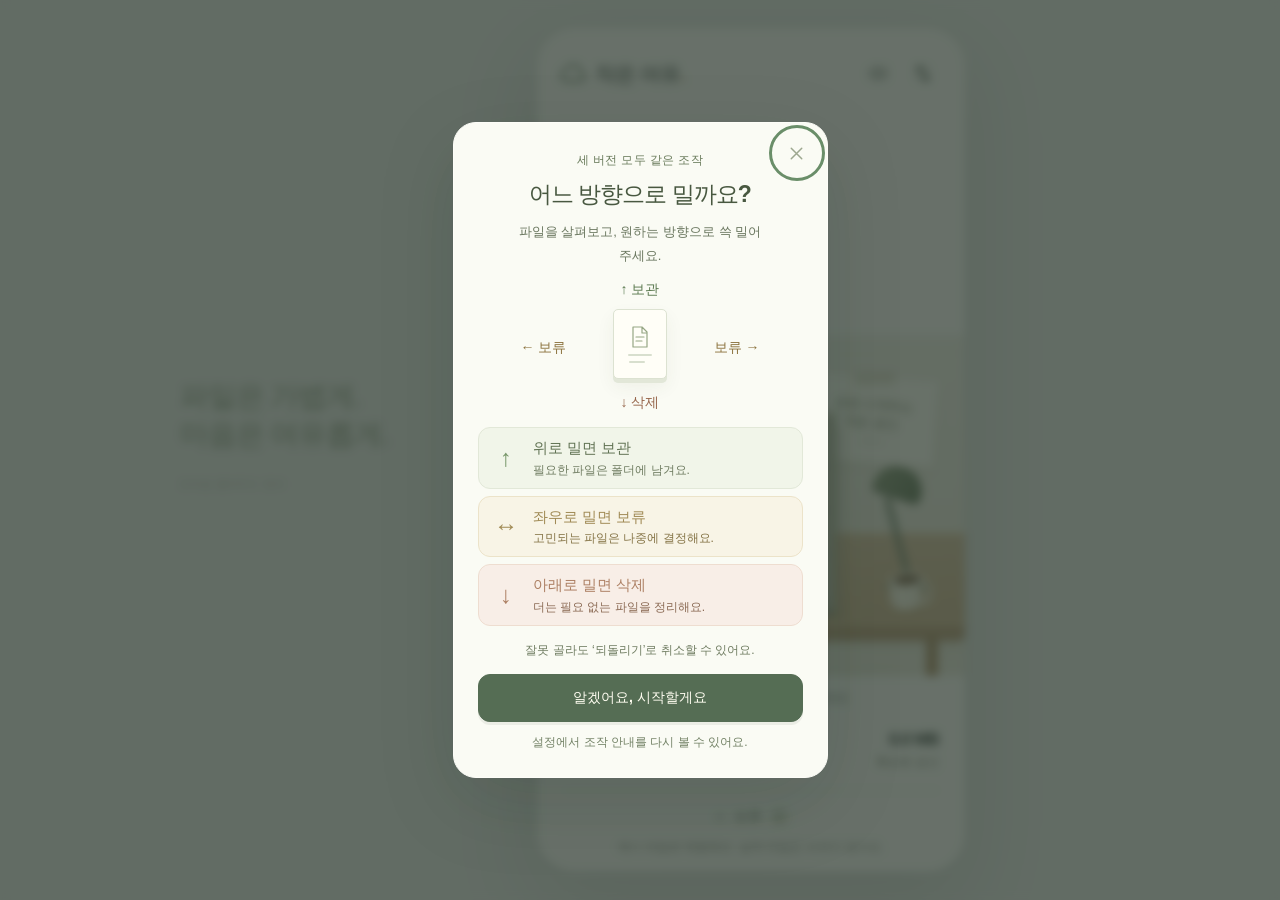
==== commit 3c354167: "Soften paper audio and unify swipe controls with first-visit tutorial" ====
--- a/prototypes/basic.html
+++ b/prototypes/basic.html
@@ -6,13 +6,13 @@
   <meta name="theme-color" content="#faf9f4">
   <meta name="description" content="파일 하나씩 가볍게 정리하는 모바일 클라우드 정리 체험입니다.">
   <title>작은 여유 · 일반 정리형</title>
-  <link rel="stylesheet" href="../assets/css/base.css?v=14">
-  <link rel="stylesheet" href="../assets/css/themes.css?v=14">
-  <script defer src="../assets/js/sample-files.js?v=14"></script>
-  <script defer src="../assets/js/cleanup-session.js?v=14"></script>
-  <script defer src="../assets/js/ice-world.js?v=14"></script>
-  <script defer src="../assets/js/audio.js?v=14"></script>
-  <script defer src="../assets/js/prototype.js?v=14"></script>
+  <link rel="stylesheet" href="../assets/css/base.css?v=15">
+  <link rel="stylesheet" href="../assets/css/themes.css?v=15">
+  <script defer src="../assets/js/sample-files.js?v=15"></script>
+  <script defer src="../assets/js/cleanup-session.js?v=15"></script>
+  <script defer src="../assets/js/ice-world.js?v=15"></script>
+  <script defer src="../assets/js/audio.js?v=15"></script>
+  <script defer src="../assets/js/prototype.js?v=15"></script>
 </head>
 <body data-mode="bland">
   <div id="app"></div>
--- a/assets/css/themes.css
+++ b/assets/css/themes.css
@@ -79,4 +79,14 @@
   .polar-review .polar-compact{height:153px}.polar-review .sorting-desk{min-height:0;padding-top:14px;padding-bottom:16px}.polar-review .document-preview,.polar-review .file-preview{height:48px}.polar-review .file-excerpt{-webkit-line-clamp:2}
 }
 @media(pointer:coarse) and (min-width:481px) and (max-width:950px){body:not(.lab-body):before,body:not(.lab-body):after{display:none}body:not(.lab-body) #app{padding:0}.phone{width:min(100%,600px);min-height:100svh;border-radius:0}.app-header{padding-left:max(22px,env(safe-area-inset-left,0px));padding-right:max(22px,env(safe-area-inset-right,0px))}}
-@media(prefers-reduced-motion:reduce){.game .paper-stack,.toss-impact,.game .bin-hit,.bin-target-ring,.polar-bear,.polar-front-water,.polar-snow i{animation:none!important}.falling-ice{animation-duration:.01ms!important}.flight-ball{will-change:auto}}
+/* Shared directions: down deletes, either side holds, up keeps. */
+.paper.file-delete{animation:file-delete-down .34s ease-in forwards}.paper.file-hold-left{animation:file-hold-left .34s ease-in forwards}
+@keyframes file-delete-down{to{transform:translate(0,150%) rotate(8deg) scale(.9);opacity:0}}
+@keyframes file-hold-left{to{transform:translate(-150%,-30px) rotate(-20deg);opacity:0}}
+html.modal-open,html.modal-open body{overflow:hidden}.sound-test-buttons{display:grid;grid-template-columns:1fr 1fr;gap:8px}.sound-test-buttons .sound-test{padding:10px 6px;font-size:12px}
+.volume-control{padding:17px 0 10px}.volume-control label{display:flex;align-items:center;justify-content:space-between;gap:12px;font-size:13px;color:#738467}.volume-control output{font-variant-numeric:tabular-nums;font-size:12px;color:#93a083}.volume-control input{display:block;width:100%;height:42px;margin:4px 0 0;accent-color:#7d9972;cursor:pointer}.volume-control input:focus-visible{outline:2px solid #7d9972;outline-offset:1px;border-radius:8px}.tutorial-replay{width:100%;min-height:44px;background:#edf2e6;border:1px solid #dce5d1;color:#71855f;border-radius:10px;padding:11px 14px;font-size:13px;font-weight:600;margin:18px 0 4px}
+.tutorial-backdrop{background:#26332ab0}.tutorial-modal{padding:29px 24px 24px;max-width:386px;text-align:center}.tutorial-modal h2{font-family:inherit;font-size:24px;font-weight:750;letter-spacing:-1px;line-height:1.4;margin:8px 0 8px!important}.tutorial-kicker{font-size:12px;font-weight:700;letter-spacing:.4px;color:#697b5b}.tutorial-modal .tutorial-intro{font-size:14px;line-height:1.7;color:#69765e;margin:0 auto 3px;max-width:280px}.tutorial-map{height:131px;position:relative;margin:12px auto 15px;max-width:275px;font-size:14px;font-weight:650;color:#69765e}.tutorial-paper{position:absolute;left:calc(50% - 27px);top:28px;width:54px;height:70px;background:#fffef7;border:1px solid #dce2d1;border-radius:5px;box-shadow:0 4px 0 #e2e7d8,0 8px 18px #43553310;display:flex;align-items:center;justify-content:center;flex-direction:column;gap:5px;animation:tutorial-paper-demo 5s 1s ease-in-out infinite;color:#96a684}.tutorial-paper .icon{width:24px;height:24px;stroke-width:1.2}.tutorial-paper i{display:block;width:24px;height:2px;border-radius:3px;background:#d8dfce}.tutorial-paper i:last-child{width:16px;align-self:flex-start;margin-left:15px}.tutorial-map>span{position:absolute;white-space:nowrap}.map-keep{left:50%;top:0;transform:translateX(-50%);color:#59784e}.map-delete{left:50%;bottom:0;transform:translateX(-50%);color:#956449}.map-hold-left{left:18px;top:58px;color:#8c733e}.map-hold-right{right:18px;top:58px;color:#8c733e}.tutorial-directions{display:grid;gap:7px;text-align:left}.tutorial-direction{display:flex;align-items:center;gap:11px;padding:9px 12px;min-height:52px;border:1px solid #e2e8d8;border-radius:12px;background:#f1f5e9}.tutorial-direction>b{display:grid;place-items:center;width:31px;height:31px;font-size:24px;font-weight:400;color:#78976a;flex:none}.tutorial-direction strong{display:block;font-size:15px;font-weight:700;color:#617354;line-height:1.5}.tutorial-direction small{display:block;font-size:12px;color:#6f7c61;line-height:1.5;margin-top:1px}.tutorial-hold{background:#f8f4e6;border-color:#ece3c9}.tutorial-hold>b,.tutorial-hold strong{color:#a18b56}.tutorial-hold small{color:#847345}.tutorial-delete{background:#f8eee7;border-color:#eeddd0}.tutorial-delete>b,.tutorial-delete strong{color:#ad8064}.tutorial-delete small{color:#8b6a54}.tutorial-modal .tutorial-note{font-size:12px!important;color:#6f7c61;line-height:1.6;margin:13px 0 0}.tutorial-modal>.primary-button{width:100%;margin-top:13px;font-size:14px}.tutorial-footer{display:block;color:#738266;font-size:12px;line-height:1.7;margin-top:10px}.tutorial-modal .modal-close{color:#9da78f}
+@keyframes tutorial-paper-demo{0%,12%,100%{transform:none}25%{transform:translateY(-8px)}44%{transform:translateX(-13px) rotate(-5deg)}62%{transform:translateX(13px) rotate(5deg)}81%{transform:translateY(9px) scale(.94)}}
+@media(max-width:480px){.tutorial-modal{padding:27px 24px calc(20px + env(safe-area-inset-bottom,0px));border-radius:25px 25px 0 0;max-width:480px}.tutorial-map{height:122px;margin-top:10px;margin-bottom:12px}.tutorial-paper{top:24px}.map-hold-left,.map-hold-right{top:53px}}
+@media(max-height:740px){.tutorial-modal{padding-top:24px}.tutorial-modal h2{font-size:22px!important;margin-top:6px!important}.tutorial-modal .tutorial-intro{font-size:14px;line-height:1.6}.tutorial-map{height:105px;margin-top:7px;margin-bottom:10px}.tutorial-paper{width:45px;height:58px;left:calc(50% - 22px);top:21px}.tutorial-paper .icon{width:20px;height:20px}.tutorial-paper i{width:20px}.tutorial-paper i:last-child{margin-left:12px}.map-hold-left,.map-hold-right{top:45px}.tutorial-direction{min-height:47px;padding:7px 10px}.tutorial-direction strong{font-size:14px}.tutorial-direction small{font-size:12px}.tutorial-modal .tutorial-note{margin-top:10px}.tutorial-modal>.primary-button{margin-top:10px}.tutorial-footer{margin-top:7px}}
+@media(prefers-reduced-motion:reduce){.game .paper-stack,.toss-impact,.game .bin-hit,.bin-target-ring,.polar-bear,.polar-front-water,.polar-snow i,.tutorial-paper{animation:none!important}.falling-ice{animation-duration:.01ms!important}.flight-ball{will-change:auto}}
